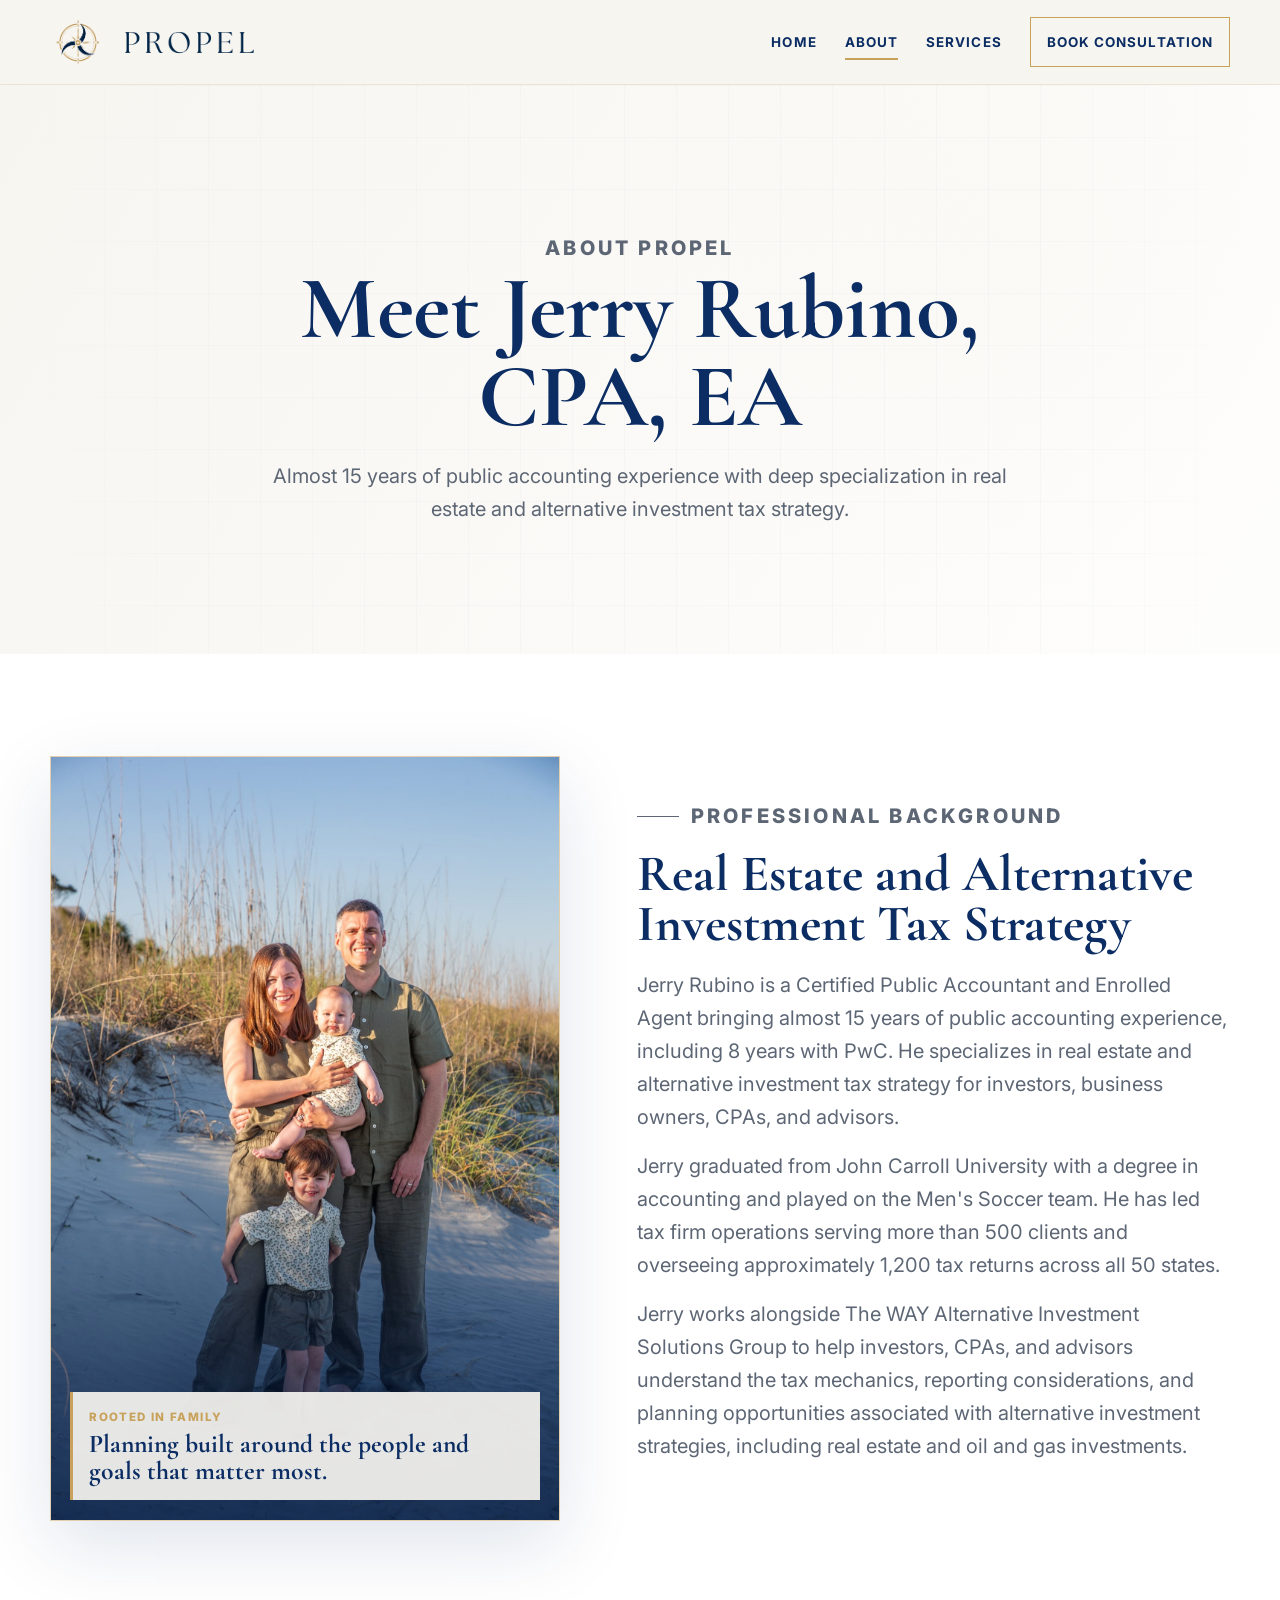
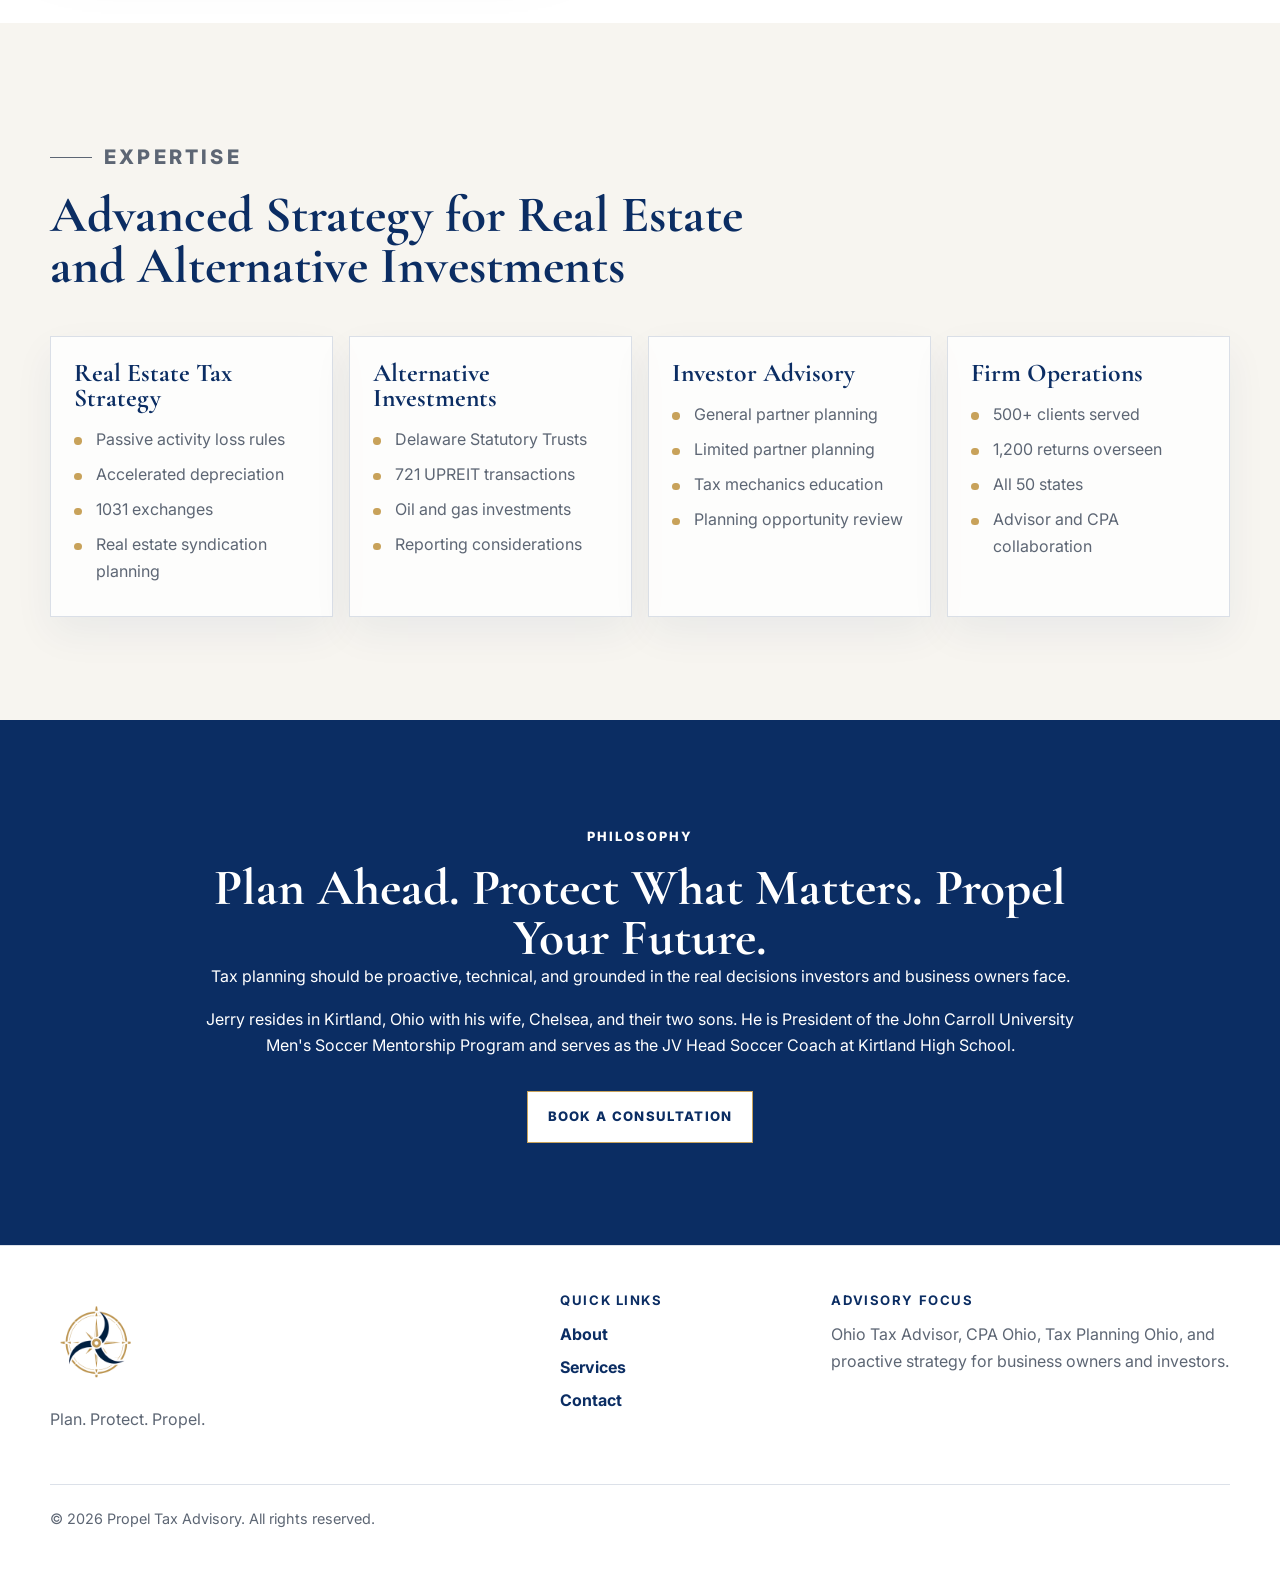
==== about/index.html @ b9d8bede "Initial commit" ====
<!doctype html>
<html lang="en">
  <head>
    <meta charset="utf-8">
    <meta name="viewport" content="width=device-width, initial-scale=1">
    <title>About Jerry Rubino | Propel Tax Advisory</title>
    <meta name="description" content="Meet Jerry Rubino, CPA, EA, a tax strategist serving business owners, investors, and real estate operators with proactive tax planning.">
    <link rel="preconnect" href="https://fonts.googleapis.com">
    <link rel="preconnect" href="https://fonts.gstatic.com" crossorigin>
    <link href="https://fonts.googleapis.com/css2?family=Cormorant+Garamond:wght@600;700&family=Inter:wght@400;500;600;700&display=swap" rel="stylesheet">
    <link rel="stylesheet" href="../assets/css/styles.css">
    <script src="../assets/js/main.js" defer></script>
  </head>
  <body>
    <a class="skip-link" href="#main">Skip to content</a>

    <header class="site-header" data-header>
      <nav class="nav container" aria-label="Primary navigation">
        <a class="brand" href="/" aria-label="Propel Tax Advisory home">
          <img class="brand-icon" src="../assets/img/individualogo.png" alt="Propel Tax Advisory logo">
          <img class="brand-name" src="../assets/img/Propelname.png" alt="Propel">
        </a>
        <button class="nav-toggle" type="button" aria-expanded="false" aria-controls="primary-nav">
          <span></span>
          <span></span>
          <span></span>
          <span class="sr-only">Toggle navigation</span>
        </button>
        <div class="nav-menu" id="primary-nav">
          <a href="/">Home</a>
          <a href="/about/" aria-current="page">About</a>
          <a href="/services/">Services</a>
          <a class="nav-cta" href="/#consultation">Book Consultation</a>
        </div>
      </nav>
    </header>

    <main id="main">
      <section class="page-hero">
        <div class="container narrow reveal">
          <p class="eyebrow">About Propel</p>
          <h1>Meet Jerry Rubino, CPA, EA</h1>
          <p>Almost 15 years of public accounting experience with deep specialization in real estate and alternative investment tax strategy.</p>
        </div>
      </section>

      <section class="section bio-section">
        <div class="container split-layout">
          <div class="family-photo-card about-family-card reveal">
            <img src="../assets/img/jerryfamily.jpg" alt="Jerry Rubino with his family">
            <div class="photo-caption">
              <span>Rooted in family</span>
              <strong>Planning built around the people and goals that matter most.</strong>
            </div>
          </div>
          <div class="bio-copy reveal">
            <p class="eyebrow">Professional Background</p>
            <h2>Real Estate and Alternative Investment Tax Strategy</h2>
            <p>Jerry Rubino is a Certified Public Accountant and Enrolled Agent bringing almost 15 years of public accounting experience, including 8 years with PwC. He specializes in real estate and alternative investment tax strategy for investors, business owners, CPAs, and advisors.</p>
            <p>Jerry graduated from John Carroll University with a degree in accounting and played on the Men's Soccer team. He has led tax firm operations serving more than 500 clients and overseeing approximately 1,200 tax returns across all 50 states.</p>
            <p>Jerry works alongside The WAY Alternative Investment Solutions Group to help investors, CPAs, and advisors understand the tax mechanics, reporting considerations, and planning opportunities associated with alternative investment strategies, including real estate and oil and gas investments.</p>
          </div>
        </div>
      </section>

      <section class="section expertise-section">
        <div class="container">
          <div class="section-heading reveal">
            <p class="eyebrow">Expertise</p>
            <h2>Advanced Strategy for Real Estate and Alternative Investments</h2>
          </div>
          <div class="card-grid four">
            <article class="feature-card reveal">
              <h3>Real Estate Tax Strategy</h3>
              <ul>
                <li>Passive activity loss rules</li>
                <li>Accelerated depreciation</li>
                <li>1031 exchanges</li>
                <li>Real estate syndication planning</li>
              </ul>
            </article>
            <article class="feature-card reveal">
              <h3>Alternative Investments</h3>
              <ul>
                <li>Delaware Statutory Trusts</li>
                <li>721 UPREIT transactions</li>
                <li>Oil and gas investments</li>
                <li>Reporting considerations</li>
              </ul>
            </article>
            <article class="feature-card reveal">
              <h3>Investor Advisory</h3>
              <ul>
                <li>General partner planning</li>
                <li>Limited partner planning</li>
                <li>Tax mechanics education</li>
                <li>Planning opportunity review</li>
              </ul>
            </article>
            <article class="feature-card reveal">
              <h3>Firm Operations</h3>
              <ul>
                <li>500+ clients served</li>
                <li>1,200 returns overseen</li>
                <li>All 50 states</li>
                <li>Advisor and CPA collaboration</li>
              </ul>
            </article>
          </div>
        </div>
      </section>

      <section class="section philosophy-section">
        <div class="container narrow reveal">
          <p class="eyebrow">Philosophy</p>
          <h2>Plan Ahead. Protect What Matters. Propel Your Future.</h2>
          <p>Tax planning should be proactive, technical, and grounded in the real decisions investors and business owners face.</p>
          <p>Jerry resides in Kirtland, Ohio with his wife, Chelsea, and their two sons. He is President of the John Carroll University Men's Soccer Mentorship Program and serves as the JV Head Soccer Coach at Kirtland High School.</p>
          <a class="button button-primary" href="/#consultation">Book A Consultation</a>
        </div>
      </section>
    </main>

    <footer class="site-footer">
      <div class="container footer-grid">
        <div>
          <img class="footer-logo" src="../assets/img/individualogo.png" alt="Propel Tax Advisory logo">
          <p>Plan. Protect. Propel.</p>
        </div>
        <div>
          <h2>Quick Links</h2>
          <a href="/about/">About</a>
          <a href="/services/">Services</a>
          <a href="/#consultation">Contact</a>
        </div>
        <div>
          <h2>Advisory Focus</h2>
          <p>Ohio Tax Advisor, CPA Ohio, Tax Planning Ohio, and proactive strategy for business owners and investors.</p>
        </div>
      </div>
      <div class="container footer-bottom">
        <p>&copy; 2026 Propel Tax Advisory. All rights reserved.</p>
      </div>
    </footer>
  </body>
</html>
---- assets/css/styles.css ----
:root {
  --navy: #0b2d63;
  --navy-deep: #071f45;
  --gold: #c8a25a;
  --gold-soft: #e8d7b2;
  --cream: #f7f5f0;
  --cream-deep: #efe9dc;
  --text: #1f2937;
  --muted: #5d6674;
  --white: #ffffff;
  --line: rgba(11, 45, 99, 0.14);
  --shadow: 0 24px 70px rgba(11, 45, 99, 0.13);
  --font-heading: "Cormorant Garamond", Georgia, serif;
  --font-body: "Inter", "Open Sans", sans-serif;
}

* {
  box-sizing: border-box;
}

html {
  scroll-behavior: smooth;
}

body {
  margin: 0;
  background: var(--cream);
  color: var(--text);
  font-family: var(--font-body);
  font-size: 16px;
  line-height: 1.65;
}

img {
  display: block;
  max-width: 100%;
}

a {
  color: inherit;
  text-decoration: none;
}

p {
  margin: 0 0 1rem;
}

h1,
h2,
h3 {
  margin: 0;
  color: var(--navy);
  font-family: var(--font-heading);
  font-weight: 700;
  line-height: 0.98;
}

h1 {
  max-width: 780px;
  font-size: clamp(3.25rem, 7vw, 6.8rem);
}

h2 {
  font-size: clamp(2.3rem, 4vw, 4.7rem);
}

h3 {
  font-size: clamp(1.55rem, 2vw, 2rem);
}

ul {
  margin: 1rem 0 0;
  padding: 0;
  list-style: none;
}

li {
  position: relative;
  margin: 0.55rem 0;
  padding-left: 1.35rem;
  color: var(--muted);
}

li::before {
  content: "";
  position: absolute;
  top: 0.72rem;
  left: 0;
  width: 0.46rem;
  height: 0.46rem;
  border-radius: 50%;
  background: var(--gold);
}

.container {
  width: min(100% - 40px, 1180px);
  margin: 0 auto;
}

.narrow {
  width: min(100% - 40px, 900px);
}

.sr-only,
.skip-link {
  position: absolute;
  width: 1px;
  height: 1px;
  padding: 0;
  overflow: hidden;
  clip: rect(0, 0, 0, 0);
  white-space: nowrap;
  border: 0;
}

.skip-link:focus {
  z-index: 1000;
  top: 16px;
  left: 16px;
  width: auto;
  height: auto;
  padding: 0.7rem 1rem;
  clip: auto;
  background: var(--navy);
  color: var(--white);
}

.site-header {
  position: sticky;
  z-index: 100;
  top: 0;
  background: rgba(247, 245, 240, 0.92);
  border-bottom: 1px solid rgba(200, 162, 90, 0.22);
  backdrop-filter: blur(18px);
}

.nav {
  display: flex;
  min-height: 84px;
  align-items: center;
  justify-content: space-between;
  gap: 2rem;
}

.brand {
  display: inline-flex;
  align-items: center;
  gap: 0.12rem;
}

.brand-icon {
  width: 58px;
  height: 58px;
  object-fit: contain;
}

.brand-name {
  width: 190px;
  height: 58px;
  margin-left: -1rem;
  object-fit: cover;
  object-position: center 46.5%;
}

.nav-menu {
  display: flex;
  align-items: center;
  gap: 1.75rem;
  color: var(--navy);
  font-size: 0.84rem;
  font-weight: 700;
  letter-spacing: 0.08em;
  text-transform: uppercase;
}

.nav-menu a {
  position: relative;
  padding: 0.45rem 0;
}

.nav-menu a::after {
  content: "";
  position: absolute;
  right: 0;
  bottom: 0;
  left: 0;
  height: 2px;
  transform: scaleX(0);
  transform-origin: right;
  background: var(--gold);
  transition: transform 180ms ease;
}

.nav-menu a:hover::after,
.nav-menu a[aria-current="page"]::after {
  transform: scaleX(1);
  transform-origin: left;
}

.nav-menu .nav-cta {
  padding: 0.78rem 1rem;
  border: 1px solid var(--gold);
}

.nav-menu .nav-cta::after {
  display: none;
}

.nav-menu .nav-cta:hover {
  background: var(--navy);
  color: var(--white);
}

.nav-toggle {
  display: none;
  width: 46px;
  height: 46px;
  place-items: center;
  border: 1px solid var(--line);
  background: var(--white);
}

.nav-toggle span:not(.sr-only) {
  display: block;
  width: 20px;
  height: 2px;
  margin: 3px auto;
  background: var(--navy);
}

.hero,
.page-hero {
  position: relative;
  overflow: hidden;
  background:
    linear-gradient(120deg, rgba(247, 245, 240, 0.96), rgba(255, 255, 255, 0.86)),
    radial-gradient(circle at 78% 28%, rgba(200, 162, 90, 0.2), transparent 34%);
}

.hero::before,
.page-hero::before {
  content: "";
  position: absolute;
  inset: 0;
  opacity: 0.42;
  background-image:
    linear-gradient(rgba(11, 45, 99, 0.055) 1px, transparent 1px),
    linear-gradient(90deg, rgba(11, 45, 99, 0.055) 1px, transparent 1px);
  background-size: 52px 52px;
  mask-image: linear-gradient(90deg, transparent, black 18%, black 82%, transparent);
}

.hero-grid {
  position: relative;
  display: grid;
  min-height: calc(100vh - 84px);
  align-items: center;
  justify-items: center;
  text-align: center;
  padding: 5.2rem 0 5.8rem;
}

.hero-copy {
  max-width: 920px;
}

.hero-copy .eyebrow {
  justify-content: center;
}

.hero-copy .eyebrow::before {
  display: none;
}

.eyebrow {
  display: inline-flex;
  align-items: center;
  gap: 0.75rem;
  margin: 0 0 1rem;
  color: var(--gold);
  font-size: 0.8rem;
  font-weight: 800;
  letter-spacing: 0.16em;
  text-transform: uppercase;
}

.eyebrow::before {
  content: "";
  width: 42px;
  height: 1px;
  background: currentColor;
}

.hero-lede,
.page-hero p,
.section-heading p,
.bio-copy p,
.insight-grid p,
.cta-panel p {
  color: var(--muted);
  font-size: clamp(1.05rem, 1.6vw, 1.25rem);
}

.hero-lede {
  max-width: 730px;
  margin: 1.45rem auto 0;
}

.button-row {
  display: flex;
  flex-wrap: wrap;
  justify-content: center;
  gap: 1rem;
  margin-top: 2.2rem;
}

.button {
  display: inline-flex;
  min-height: 52px;
  align-items: center;
  justify-content: center;
  padding: 0.85rem 1.25rem;
  border: 1px solid transparent;
  font-size: 0.82rem;
  font-weight: 800;
  letter-spacing: 0.1em;
  text-transform: uppercase;
  transition: transform 180ms ease, background 180ms ease, color 180ms ease, border-color 180ms ease;
}

.button:hover {
  transform: translateY(-2px);
}

.button-pill {
  border-radius: 999px;
  padding-left: 2rem;
  padding-right: 2rem;
}

.button-primary {
  background: var(--navy);
  color: var(--white);
}

.button-primary:hover {
  background: var(--navy-deep);
  border-color: var(--gold);
}

.button-secondary {
  border-color: var(--gold);
  background: rgba(255, 255, 255, 0.54);
  color: var(--navy);
}

.button-secondary:hover {
  background: var(--white);
}

.logo-panel,
.portrait-card,
.family-photo-card {
  position: relative;
  overflow: hidden;
  border: 1px solid rgba(200, 162, 90, 0.36);
  background: var(--white);
  box-shadow: var(--shadow);
}

.logo-panel {
  padding: clamp(1.2rem, 3vw, 2.4rem);
}

.logo-panel img {
  width: min(100%, 430px);
  margin: auto;
}

.family-photo-card {
  isolation: isolate;
  background: var(--cream-deep);
}

.family-photo-card::before {
  content: "";
  position: absolute;
  inset: 0;
  z-index: 1;
  background: linear-gradient(180deg, transparent 52%, rgba(7, 31, 69, 0.78));
  pointer-events: none;
}

.family-photo-card img {
  width: 100%;
  height: 100%;
  object-fit: cover;
}

.hero-family-card {
  min-height: 590px;
}

.hero-family-card img {
  object-position: 50% 38%;
}

.about-family-card {
  min-height: 620px;
}

.about-family-card img {
  object-position: 50% 38%;
}

.about-portrait-card {
  min-height: 560px;
}

.about-portrait-card img {
  object-position: 50% 38%;
}

.photo-caption {
  position: absolute;
  z-index: 2;
  right: 1.2rem;
  bottom: 1.2rem;
  left: 1.2rem;
  padding: 1rem;
  border-left: 3px solid var(--gold);
  background: rgba(247, 245, 240, 0.92);
  color: var(--navy);
}

.photo-caption span {
  display: block;
  margin-bottom: 0.25rem;
  color: var(--gold);
  font-size: 0.72rem;
  font-weight: 800;
  letter-spacing: 0.12em;
  text-transform: uppercase;
}

.photo-caption strong {
  display: block;
  font-family: var(--font-heading);
  font-size: clamp(1.35rem, 2vw, 1.8rem);
  line-height: 1.05;
}

.section {
  padding: clamp(4.5rem, 8vw, 8rem) 0;
}

.about-story-section {
  background: var(--white);
}

.about-story-grid {
  display: grid;
  align-items: center;
  gap: clamp(1.8rem, 3.2vw, 3.25rem);
  grid-template-columns: minmax(250px, 0.76fr) minmax(420px, 1fr) minmax(210px, 0.58fr);
}

.about-collage {
  position: relative;
  overflow: hidden;
  border: 1px solid rgba(200, 162, 90, 0.28);
  background: var(--cream);
  box-shadow: 0 16px 42px rgba(11, 45, 99, 0.08);
}

.about-collage-large {
  min-height: 390px;
  max-width: 360px;
  border-radius: 18px;
}

.about-collage-large::before {
  content: "";
  position: absolute;
  inset: 0;
  z-index: 1;
  background:
    linear-gradient(90deg, rgba(200, 162, 90, 0.24), transparent 42%),
    linear-gradient(180deg, transparent 58%, rgba(7, 31, 69, 0.34));
  pointer-events: none;
}

.about-collage-main {
  width: 100%;
  height: 100%;
  object-fit: cover;
  object-position: 50% 39%;
}

.about-story-copy {
  position: relative;
  z-index: 2;
  grid-column: 2 / 4;
  grid-row: 1;
}

.script-label {
  margin: 0 0 0.75rem calc(1.4rem + 2px);
  color: var(--navy);
  font-family: var(--font-heading);
  font-size: 1.25rem;
  font-style: italic;
}

.about-headline-row {
  display: grid;
  align-items: stretch;
  gap: 1.4rem;
  grid-template-columns: 2px 1fr;
}

.about-headline-line {
  display: block;
  width: 2px;
  height: 100%;
  background: var(--navy);
}

.about-story-copy h2 {
  max-width: 940px;
  font-family: var(--font-body);
  font-size: clamp(2.25rem, 3.45vw, 3.9rem);
  font-weight: 800;
  letter-spacing: 0.01em;
  line-height: 1.18;
  text-transform: uppercase;
}

.about-story-body {
  max-width: 500px;
}

.about-story-body p {
  color: var(--muted);
  font-size: 0.92rem;
  line-height: 1.55;
}

.about-story-body p:first-child {
  margin-top: 1rem;
}

.about-story-button {
  margin-top: 0.6rem;
}

.about-collage-small {
  z-index: 1;
  grid-column: 3;
  grid-row: 1;
  min-height: 260px;
  align-self: end;
  margin-top: 16rem;
  border-radius: 18px;
}

.about-collage-small img {
  width: 100%;
  height: 100%;
  object-fit: cover;
  object-position: 50% 34%;
}

.section-heading {
  max-width: 760px;
  margin-bottom: 2.8rem;
}

.section-heading p {
  max-width: 680px;
  margin-top: 1rem;
}

.advisory-image-section {
  padding: clamp(3rem, 6vw, 5rem) 0;
  background: var(--white);
}

.advisory-image {
  width: min(100%, 1120px);
  height: auto;
  margin: 0 auto;
}

.card-grid {
  display: grid;
  gap: 1rem;
}

.card-grid.four {
  grid-template-columns: repeat(4, minmax(0, 1fr));
}

.feature-card,
.service-card {
  border: 1px solid var(--line);
  background: rgba(255, 255, 255, 0.78);
  box-shadow: 0 16px 38px rgba(11, 45, 99, 0.06);
}

.feature-card {
  min-height: 260px;
  padding: 1.45rem;
}

.feature-card p,
.service-card p,
.service-detail p {
  color: var(--muted);
}

.card-number,
.service-index {
  display: inline-flex;
  margin-bottom: 1.6rem;
  color: var(--gold);
  font-family: var(--font-heading);
  font-size: 2.1rem;
  font-weight: 700;
}

.split-layout {
  display: grid;
  align-items: center;
  gap: clamp(2.5rem, 6vw, 5rem);
  grid-template-columns: minmax(0, 0.86fr) minmax(0, 1fr);
}

.services-preview,
.bio-section,
.services-list-section {
  background: var(--white);
}

.service-stack {
  display: grid;
  gap: 1rem;
}

.service-card {
  padding: 1.6rem;
}

.service-card:nth-child(2) {
  margin-left: 2.4rem;
}

.service-card:nth-child(3) {
  margin-left: 4.8rem;
}

.text-link {
  display: inline-flex;
  align-items: center;
  gap: 0.75rem;
  margin-top: 1.4rem;
  color: var(--navy);
  font-weight: 800;
  letter-spacing: 0.08em;
  text-transform: uppercase;
}

.text-link::after {
  content: "";
  width: 46px;
  height: 1px;
  background: var(--gold);
  transition: width 180ms ease;
}

.text-link:hover::after {
  width: 72px;
}

.insight-band {
  position: relative;
  overflow: hidden;
  background: var(--navy);
  color: var(--white);
}

.insight-band h2,
.insight-band p {
  color: var(--white);
}

.insight-grid {
  position: relative;
  display: grid;
  align-items: start;
  gap: 4rem;
  grid-template-columns: 1fr 0.75fr;
}

.compass-accent {
  position: absolute;
  top: 50%;
  left: 50%;
  width: min(42vw, 420px);
  aspect-ratio: 1;
  transform: translate(-50%, -50%) rotate(45deg);
  border: 1px solid rgba(200, 162, 90, 0.28);
  border-radius: 50%;
  pointer-events: none;
}

.compass-accent::before,
.compass-accent::after {
  content: "";
  position: absolute;
  inset: 50% auto auto 50%;
  width: 1px;
  height: 72%;
  transform: translate(-50%, -50%);
  background: rgba(200, 162, 90, 0.22);
}

.compass-accent::after {
  transform: translate(-50%, -50%) rotate(90deg);
}

.cta-section {
  padding: clamp(4.5rem, 7vw, 7rem) 0;
  background: linear-gradient(180deg, var(--cream), var(--cream-deep));
}

.cta-panel {
  padding: clamp(2rem, 5vw, 4.5rem);
  border: 1px solid rgba(200, 162, 90, 0.38);
  background: var(--white);
  box-shadow: var(--shadow);
  text-align: center;
}

.cta-panel .eyebrow {
  justify-content: center;
}

.cta-panel .eyebrow::before {
  display: none;
}

.cta-panel p {
  max-width: 680px;
  margin: 1rem auto 1.7rem;
}

.page-hero {
  padding: clamp(5rem, 10vw, 9rem) 0;
  text-align: center;
}

.page-hero .eyebrow {
  justify-content: center;
}

.page-hero .eyebrow::before {
  display: none;
}

.page-hero h1 {
  margin: auto;
}

.page-hero p {
  max-width: 760px;
  margin: 1.2rem auto 0;
}

/* Services intro section */
.services-intro {
  text-align: center;
  max-width: 760px;
}

.services-intro h2 {
  margin: 0 auto 1.4rem;
}

.services-intro p {
  color: var(--muted);
  margin: 0 auto 1rem;
}

.services-intro p + p {
  margin-bottom: 2rem;
}

/* Savings section — sticky split + scroll-driven pill stack */
.savings-section {
  position: relative;
  display: grid;
  grid-template-columns: 1fr 1fr;
  /* min-height set by JS based on pill count */
}

.savings-image {
  /* Stretch to fill the full column height so no gap shows below */
  overflow: hidden;
}

.savings-image img {
  /* Sticky lives on the img so it follows the viewport
     while the wrapper fills the entire left column */
  position: sticky;
  top: 84px;
  display: block;
  width: 100%;
  height: calc(100vh - 84px);
  object-fit: cover;
  object-position: center;
}

.savings-content {
  position: sticky;
  top: 84px;
  height: calc(100vh - 84px);
  overflow: hidden;
  padding: clamp(2.5rem, 5vw, 4rem) clamp(2rem, 4vw, 4rem);
  display: flex;
  flex-direction: column;
}

.savings-heading {
  flex-shrink: 0;
  margin: 0 0 1.75rem;
}

.savings-heading u {
  text-decoration-color: var(--gold);
  text-underline-offset: 0.18em;
  text-decoration-thickness: 2px;
}

.savings-stack {
  position: relative;
  flex: 1;
  overflow: hidden;
}

/* Pills — absolutely positioned, JS drives their Y via transform */
.savings-pill {
  position: absolute;
  left: 0;
  right: 0;
  border-radius: 14px;
  overflow: hidden;
  will-change: transform;
}

/* Color progression: lightest sage → site navy */
.savings-pill:nth-child(1) { background: #edf2e8; color: var(--navy); z-index: 1; }
.savings-pill:nth-child(2) { background: #c9dbbe; color: var(--navy); z-index: 2; }
.savings-pill:nth-child(3) { background: #8fb882; color: var(--navy); z-index: 3; }
.savings-pill:nth-child(4) { background: #4d7d40; color: #fff;        z-index: 4; }
.savings-pill:nth-child(5) { background: var(--navy); color: #fff;    z-index: 5; }

.savings-pill-header {
  display: flex;
  align-items: center;
  justify-content: center;
  padding: 1.4rem 2rem;
  font-family: var(--font-sans);
  font-size: 0.78rem;
  font-weight: 700;
  letter-spacing: 0.12em;
  text-transform: uppercase;
}

.savings-pill-desc {
  padding: 0.25rem 2rem 1.75rem;
}

.savings-pill-desc p {
  margin: 0;
  font-size: 0.9rem;
  line-height: 1.75;
  opacity: 0.88;
}

/* Mobile: single-column, image banner on top, sticky content below */
@media (max-width: 900px) {
  .savings-section {
    grid-template-columns: 1fr;
    /* min-height still set by JS */
  }

  /* Reset img sticky — just a fixed-height banner */
  .savings-image {
    height: 260px;
  }

  .savings-image img {
    position: static;
    height: 100%;
  }

  /* Keep savings-content sticky so the scroll animation still works */
  .savings-content {
    position: sticky;
    top: 84px;
    height: calc(100vh - 84px);
    padding: 2rem 1.5rem;
  }

  .savings-stack {
    position: relative;
    overflow: hidden;
    display: block;
  }

  .savings-pill {
    position: absolute;
    border-radius: 12px;
  }
}

/* Adjust sticky offset for the smaller mobile nav */
@media (max-width: 760px) {
  .savings-content {
    top: 68px;
    height: calc(100vh - 68px);
  }

  .savings-image {
    height: 220px;
  }
}

/* Partner section */
.partner-section {
  text-align: center;
}

.partner-heading {
  margin: 0 auto 5rem;
}

.partner-grid {
  display: grid;
  grid-template-columns: repeat(3, 1fr);
  gap: 1.5rem;
  margin-top: 2rem; /* breathing room so icon circles aren't clipped */
}

.partner-card {
  position: relative;
  overflow: visible;
  border: 1px solid rgba(200, 162, 90, 0.3);
  border-radius: 10px;
  padding: 2.75rem 2rem 2rem;
  background: #fff;
  box-shadow: 0 2px 16px rgba(0, 0, 0, 0.05);
  text-align: left;
}

.partner-icon {
  position: absolute;
  top: -30px;
  left: 50%;
  transform: translateX(-50%);
  width: 60px;
  height: 60px;
  border-radius: 50%;
  background: var(--navy);
  color: #fff;
  display: flex;
  align-items: center;
  justify-content: center;
  box-shadow: 0 6px 18px rgba(0, 0, 0, 0.18);
}

.partner-card h3 {
  font-family: var(--font-serif);
  font-size: 1.15rem;
  font-weight: 600;
  color: var(--navy);
  margin: 0 0 0.75rem;
}

.partner-card p {
  color: var(--muted);
  margin: 0;
  font-size: 0.95rem;
  line-height: 1.7;
}

@media (max-width: 767px) {
  .partner-grid {
    grid-template-columns: 1fr;
    margin-top: 3rem;
    gap: 2.5rem;
  }

  .partner-heading {
    margin-bottom: 1rem;
  }
}

/* Next level section */
.next-level {
  max-width: 760px;
  text-align: center;
}

.next-level h2 {
  margin: 0 0 1.25rem;
}

.next-level p {
  color: var(--muted);
  font-size: 1.05rem;
  margin: 0;
}

/* Explore button wrapper */
.explore-btn-wrap {
  max-width: 640px;
  margin-top: 1.75rem;
  text-align: center;
}

/* Accordion */
.accordion-list {
  display: flex;
  flex-direction: column;
  gap: 1rem;
  max-width: 640px;
  margin-top: 2.5rem;
}

.accordion-item {
  border: 1px solid rgba(200, 162, 90, 0.35);
  border-radius: 999px;
  background: #fff;
  overflow: hidden;
  transition: border-radius 0.3s ease, box-shadow 0.3s ease;
}

.accordion-item.is-open {
  border-radius: 20px;
  box-shadow: 0 4px 20px rgba(0, 0, 0, 0.07);
}

.accordion-trigger {
  width: 100%;
  display: flex;
  align-items: center;
  justify-content: center;
  gap: 0.75rem;
  padding: 1.5rem 2.25rem;
  background: none;
  border: none;
  cursor: pointer;
  font-family: var(--font-sans);
  font-size: 0.85rem;
  font-weight: 700;
  letter-spacing: 0.1em;
  text-transform: uppercase;
  color: var(--navy);
  text-align: center;
}

.accordion-trigger:hover {
  color: var(--gold);
}

.accordion-arrow {
  flex-shrink: 0;
  transition: transform 0.3s ease;
  color: var(--gold);
}

.accordion-item.is-open .accordion-arrow {
  transform: rotate(180deg);
}

.accordion-body {
  display: grid;
  grid-template-rows: 0fr;
  transition: grid-template-rows 0.35s ease;
}

.accordion-item.is-open .accordion-body {
  grid-template-rows: 1fr;
}

/* Inner div is the overflow clip — required for 0fr collapse to work */
.accordion-body > div {
  overflow: hidden;
}

.accordion-body p {
  padding: 0 1.5rem 1.25rem;
  color: var(--muted);
  font-size: 0.92rem;
  line-height: 1.75;
  margin: 0;
  text-align: center;
}

/* Split hero layout (services page) */
.page-hero--split {
  display: grid;
  grid-template-columns: 1fr 1fr;
  padding: 0;
  text-align: left;
  min-height: clamp(380px, 55vw, 640px);
}

.page-hero--split .page-hero-content {
  display: flex;
  flex-direction: column;
  justify-content: center;
  padding: clamp(3rem, 8vw, 7rem) clamp(2rem, 5vw, 5rem);
}

.page-hero--split .eyebrow {
  justify-content: flex-start;
}

.page-hero--split .eyebrow::before {
  display: block;
}

.page-hero--split h1 {
  margin: 0;
}

.page-hero--split p {
  max-width: 520px;
  margin: 1.2rem 0 0;
}

.page-hero-image {
  position: relative;
  overflow: hidden;
}

.page-hero-image img {
  position: absolute;
  inset: 0;
  width: 100%;
  height: 100%;
  object-fit: cover;
  object-position: center;
}

@media (max-width: 767px) {
  .page-hero--split {
    grid-template-columns: 1fr;
  }

  .page-hero-image {
    height: 260px;
    position: relative;
  }

  .page-hero-image img {
    position: absolute;
  }
}

.portrait-card {
  padding: 2rem;
}

.portrait-card img {
  width: min(100%, 420px);
  margin: auto;
}

.bio-copy {
  max-width: 680px;
}

.bio-copy h2 {
  margin-bottom: 1.2rem;
}

.philosophy-section {
  background: var(--navy);
  color: var(--white);
  text-align: center;
}

.philosophy-section h2,
.philosophy-section p {
  color: var(--white);
}

.philosophy-section .eyebrow {
  justify-content: center;
}

.philosophy-section .eyebrow::before {
  display: none;
}

.philosophy-section .button {
  margin-top: 1rem;
  border-color: var(--gold);
  background: var(--white);
  color: var(--navy);
}

.service-list {
  display: grid;
  gap: 1rem;
}

.service-detail {
  display: grid;
  align-items: start;
  gap: 2rem;
  grid-template-columns: 80px minmax(0, 0.9fr) minmax(280px, 0.75fr);
  padding: clamp(1.35rem, 3vw, 2.3rem);
  border: 1px solid var(--line);
  background: var(--cream);
}

.service-detail h2 {
  font-size: clamp(1.9rem, 3vw, 3rem);
}

.service-index {
  margin: 0;
}

.site-footer {
  padding: 3rem 0 1.4rem;
  background: var(--white);
  color: var(--muted);
  border-top: 1px solid var(--line);
}

.footer-grid {
  display: grid;
  gap: 2rem;
  grid-template-columns: 1.2fr 0.6fr 1fr;
}

.footer-logo {
  width: 96px;
  height: 96px;
  object-fit: contain;
  margin-bottom: 1rem;
}

.site-footer h2 {
  margin-bottom: 0.9rem;
  color: var(--navy);
  font-family: var(--font-body);
  font-size: 0.82rem;
  letter-spacing: 0.12em;
  text-transform: uppercase;
}

.site-footer a {
  display: table;
  margin: 0.4rem 0;
  color: var(--navy);
  font-weight: 700;
}

.site-footer a:hover {
  color: var(--gold);
}

.footer-bottom {
  margin-top: 2.2rem;
  padding-top: 1.4rem;
  border-top: 1px solid var(--line);
  font-size: 0.9rem;
}

.reveal {
  opacity: 0;
  transform: translateY(18px);
  transition: opacity 700ms ease, transform 700ms ease;
}

.reveal.is-visible {
  opacity: 1;
  transform: translateY(0);
}

.reveal-delay {
  transition-delay: 120ms;
}

@media (prefers-reduced-motion: reduce) {
  *,
  *::before,
  *::after {
    scroll-behavior: auto !important;
    transition-duration: 0.01ms !important;
    animation-duration: 0.01ms !important;
  }
}

@media (max-width: 980px) {
  .hero-grid,
  .about-story-grid,
  .split-layout,
  .insight-grid,
  .footer-grid {
    grid-template-columns: 1fr;
  }

  .hero-grid {
    min-height: auto;
    padding-top: 4rem;
  }

  .about-story-grid {
    gap: 2rem;
  }

  .about-collage-large {
    min-height: 390px;
    max-width: 100%;
  }

  .about-collage-small {
    display: none;
  }

  .about-story-copy {
    grid-column: auto;
    grid-row: auto;
    padding-left: 0;
  }

  .card-grid.four {
    grid-template-columns: repeat(2, minmax(0, 1fr));
  }

  .service-detail {
    grid-template-columns: 64px 1fr;
  }

  .service-detail ul {
    grid-column: 2;
  }
}

@media (max-width: 760px) {
  .container,
  .narrow {
    width: min(100% - 28px, 1180px);
  }

  .nav {
    min-height: 68px;
  }

  .site-header {
    top: 0;
  }

  .brand {
    gap: 0.08rem;
  }

  .brand-icon {
    width: 42px;
    height: 42px;
  }

  .brand-name {
    width: 140px;
    height: 42px;
    margin-left: -0.75rem;
    object-fit: cover;
    object-position: center 46.5%;
  }

  .nav-toggle {
    display: block;
  }

  .nav-menu {
    position: absolute;
    top: 100%;
    right: 14px;
    left: 14px;
    display: none;
    align-items: stretch;
    gap: 0;
    padding: 0.75rem;
    border: 1px solid var(--line);
    background: var(--white);
    box-shadow: var(--shadow);
    flex-direction: column;
    border-radius: 10px;
  }

  .nav-menu.is-open {
    display: flex;
  }

  .nav-menu a {
    padding: 0.9rem 1rem;
    border-radius: 6px;
  }

  .nav-menu .nav-cta {
    margin-top: 0.5rem;
    text-align: center;
  }

  h1 {
    font-size: clamp(2.6rem, 13vw, 4.2rem);
  }

  .section {
    padding: clamp(3rem, 8vw, 5rem) 0;
  }

  /* Hero */
  .hero-grid {
    padding-top: 3rem;
    padding-bottom: 3rem;
  }

  .hero-lede {
    font-size: 1rem;
  }

  .hero-family-card,
  .about-family-card,
  .about-portrait-card {
    min-height: 460px;
  }

  /* About */
  .about-story-section {
    padding-top: 3.5rem;
  }

  .about-collage-large {
    min-height: 300px;
  }

  .about-story-copy {
    grid-column: auto;
    grid-row: auto;
    padding-left: 0;
  }

  .about-headline-row {
    gap: 1rem;
  }

  .script-label {
    margin-left: calc(1rem + 2px);
  }

  .about-headline-line {
    height: 100%;
  }

  .about-story-copy h2 {
    font-size: clamp(2rem, 10vw, 3rem);
  }

  /* Cards */
  .card-grid.four {
    grid-template-columns: 1fr;
  }

  .feature-card {
    min-height: unset;
  }

  .service-card:nth-child(2),
  .service-card:nth-child(3) {
    margin-left: 0;
  }

  .service-detail {
    grid-template-columns: 1fr;
    gap: 1rem;
  }

  .service-detail ul {
    grid-column: auto;
  }

  /* Buttons */
  .button-row {
    flex-direction: column;
    align-items: stretch;
  }

  .button-row .button,
  .button-pill {
    width: 100%;
  }

  /* CTA panel */
  .cta-panel {
    padding: 2.5rem 1.5rem;
    border-radius: 14px;
  }

  /* Services page */
  .page-hero--split {
    grid-template-columns: 1fr;
  }

  .page-hero-image {
    height: 240px;
    position: relative;
  }

  .page-hero-image img {
    position: absolute;
  }

  .page-hero--split .page-hero-content {
    padding: 2.5rem 1.5rem;
  }

  .services-intro {
    text-align: left;
  }

  .next-level {
    text-align: left;
  }

  .accordion-list {
    max-width: 100%;
  }

  .accordion-trigger {
    padding: 1.15rem 1.5rem;
    text-align: left;
    justify-content: space-between;
  }

  /* Footer */
  .footer-grid {
    gap: 2rem;
  }

  .footer-logo {
    width: 72px;
    height: 72px;
  }
}

/* ── Extra-small phones (≤ 480px) ─────────────────────────────── */
@media (max-width: 480px) {
  .container,
  .narrow {
    width: min(100% - 20px, 1180px);
  }

  .brand-icon {
    width: 36px;
    height: 36px;
  }

  .brand-name {
    width: 120px;
    height: 36px;
  }

  h1 {
    font-size: clamp(2.2rem, 11vw, 3.2rem);
  }

  h2 {
    font-size: clamp(1.6rem, 8vw, 2.4rem);
  }

  .eyebrow {
    font-size: 0.7rem;
  }

  .hero-family-card,
  .about-family-card,
  .about-portrait-card {
    min-height: 360px;
  }

  .about-collage-large {
    min-height: 240px;
  }

  .savings-pill-header {
    padding: 1.1rem 1.25rem;
    font-size: 0.72rem;
  }

  .savings-pill-desc {
    padding: 0 1.25rem 1.25rem;
  }

  .partner-card {
    padding: 2.5rem 1.5rem 1.5rem;
  }

  .partner-icon {
    width: 52px;
    height: 52px;
    top: -26px;
  }

  .accordion-trigger {
    padding: 1rem 1.25rem;
    font-size: 0.78rem;
  }

  .cta-panel {
    padding: 2rem 1.25rem;
  }

  .page-hero-image {
    height: 200px;
  }

  .footer-grid > div {
    text-align: center;
  }

  .footer-logo {
    width: 60px;
    height: 60px;
  }
}
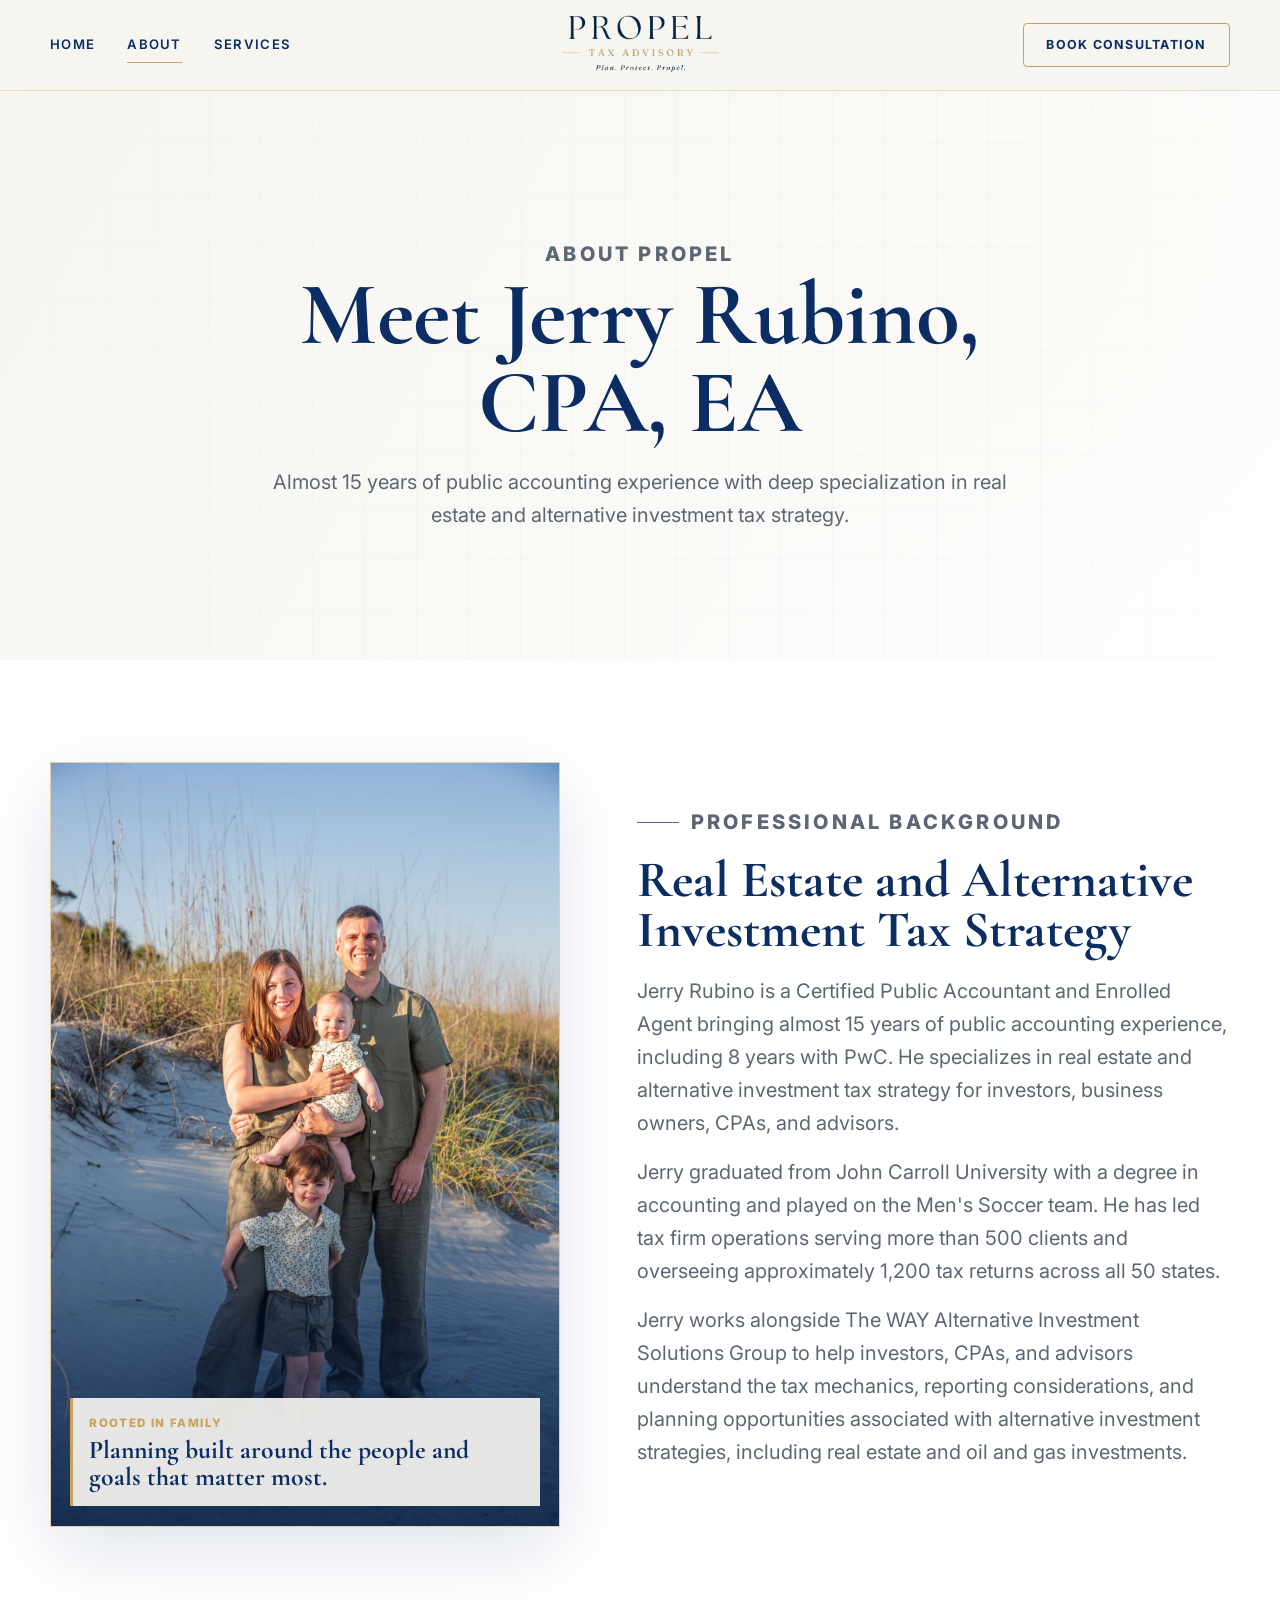
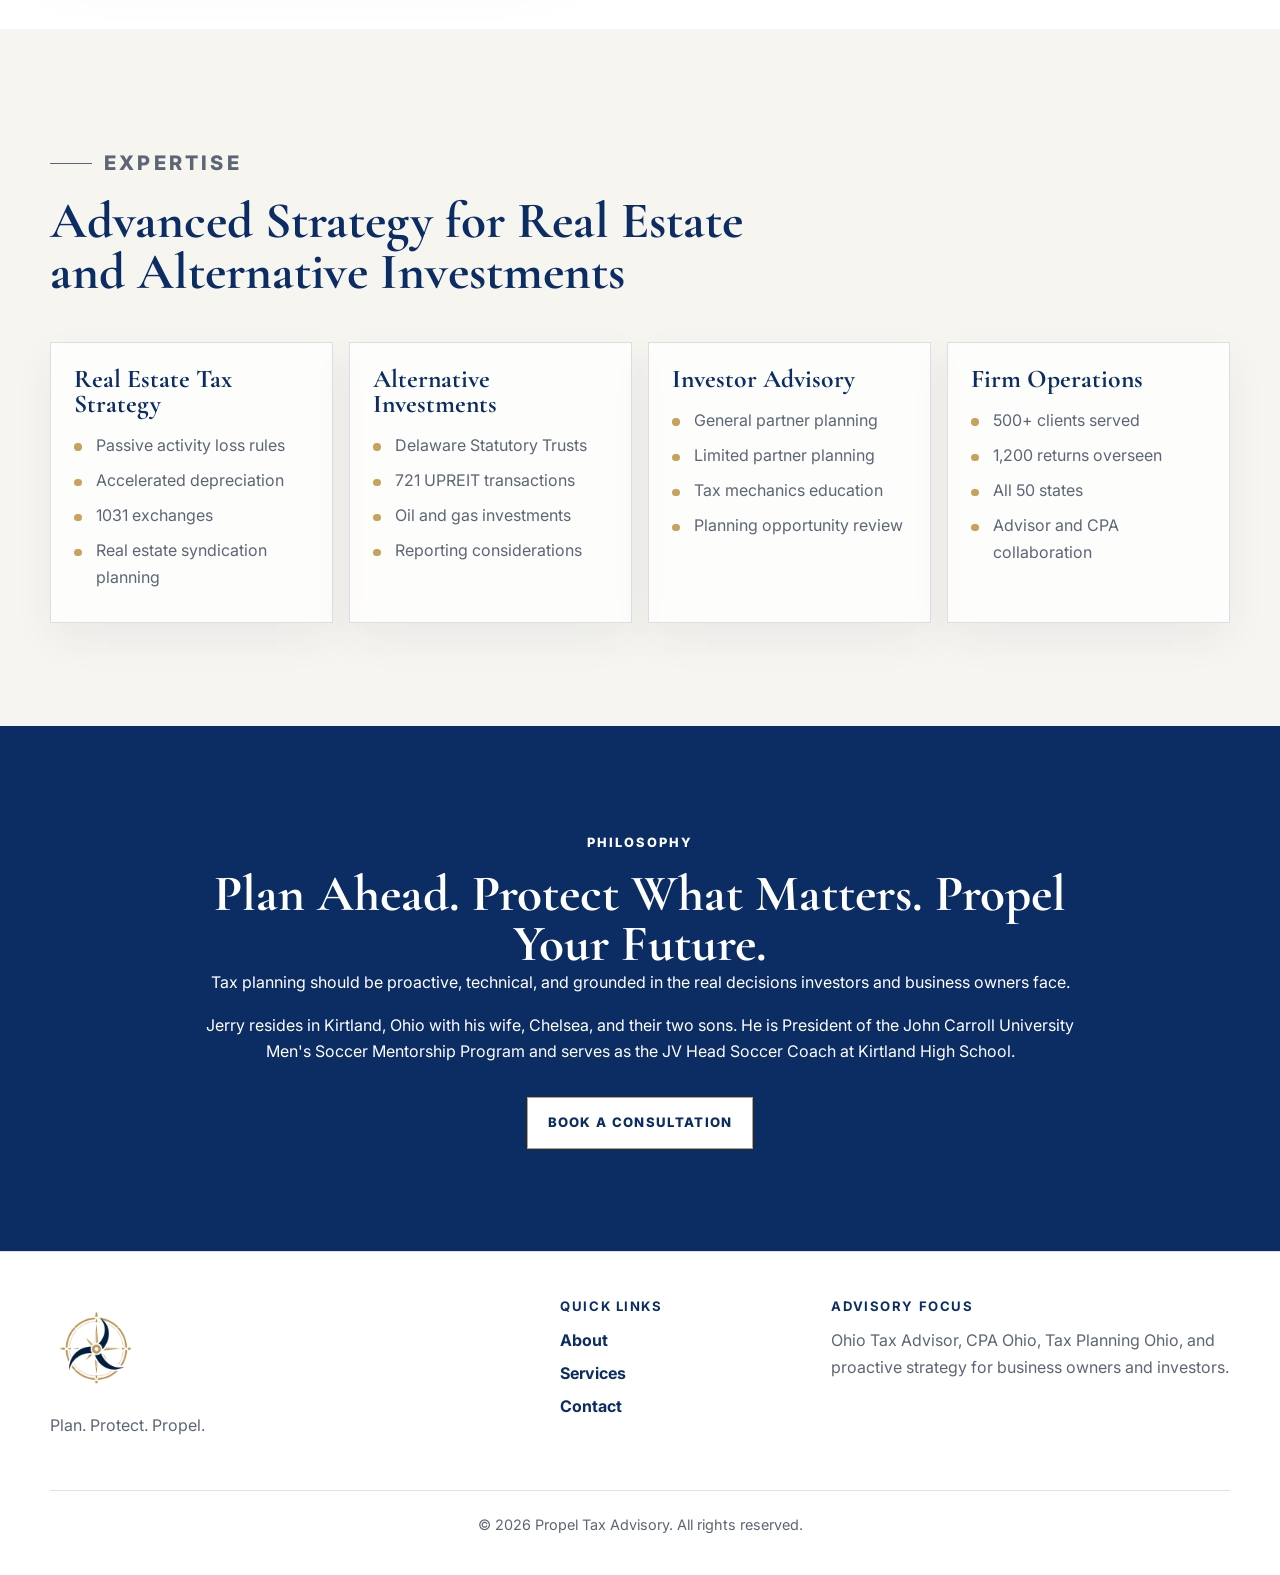
==== commit c0f4a7b5: "Your message" ====
--- a/about/index.html
+++ b/about/index.html
@@ -16,22 +16,27 @@
 
     <header class="site-header" data-header>
       <nav class="nav container" aria-label="Primary navigation">
-        <a class="brand" href="/" aria-label="Propel Tax Advisory home">
-          <img class="brand-icon" src="../assets/img/individualogo.png" alt="Propel Tax Advisory logo">
-          <img class="brand-name" src="../assets/img/Propelname.png" alt="Propel">
+        <a class="brand" href="../" aria-label="Propel Tax Advisory home">
+          <span class="brand-logo-wrap">
+            <img class="brand-logo" src="../assets/img/pta.png" alt="Propel Tax Advisory">
+          </span>
         </a>
+        <div class="nav-menu" id="primary-nav">
+          <div class="nav-left">
+            <a href="../">Home</a>
+            <a href="../about/" aria-current="page">About</a>
+            <a href="../services/">Services</a>
+          </div>
+          <div class="nav-right">
+            <a class="nav-cta" href="https://calendly.com/jerry-propel-cpa/jerry-rubino-propel-tax-advisory" target="_blank" rel="noopener">Book Consultation</a>
+          </div>
+        </div>
         <button class="nav-toggle" type="button" aria-expanded="false" aria-controls="primary-nav">
           <span></span>
           <span></span>
           <span></span>
           <span class="sr-only">Toggle navigation</span>
         </button>
-        <div class="nav-menu" id="primary-nav">
-          <a href="/">Home</a>
-          <a href="/about/" aria-current="page">About</a>
-          <a href="/services/">Services</a>
-          <a class="nav-cta" href="/#consultation">Book Consultation</a>
-        </div>
       </nav>
     </header>
 
@@ -116,7 +121,7 @@
           <h2>Plan Ahead. Protect What Matters. Propel Your Future.</h2>
           <p>Tax planning should be proactive, technical, and grounded in the real decisions investors and business owners face.</p>
           <p>Jerry resides in Kirtland, Ohio with his wife, Chelsea, and their two sons. He is President of the John Carroll University Men's Soccer Mentorship Program and serves as the JV Head Soccer Coach at Kirtland High School.</p>
-          <a class="button button-primary" href="/#consultation">Book A Consultation</a>
+          <a class="button button-primary" href="https://calendly.com/jerry-propel-cpa/jerry-rubino-propel-tax-advisory" target="_blank" rel="noopener">Book A Consultation</a>
         </div>
       </section>
     </main>
@@ -129,9 +134,9 @@
         </div>
         <div>
           <h2>Quick Links</h2>
-          <a href="/about/">About</a>
-          <a href="/services/">Services</a>
-          <a href="/#consultation">Contact</a>
+          <a href="../about/">About</a>
+          <a href="../services/">Services</a>
+          <a href="https://calendly.com/jerry-propel-cpa/jerry-rubino-propel-tax-advisory" target="_blank" rel="noopener">Contact</a>
         </div>
         <div>
           <h2>Advisory Focus</h2>
--- a/assets/css/styles.css
+++ b/assets/css/styles.css
@@ -126,106 +126,155 @@
 }
 
 .site-header {
-  position: sticky;
+  position: relative;
   z-index: 100;
-  top: 0;
-  background: rgba(247, 245, 240, 0.92);
-  border-bottom: 1px solid rgba(200, 162, 90, 0.22);
+  background: rgba(247, 245, 240, 0.96);
+  border-bottom: 1px solid rgba(200, 162, 90, 0.3);
   backdrop-filter: blur(18px);
 }
 
 .nav {
+  display: grid;
+  grid-template-columns: 1fr auto 1fr;
+  grid-template-areas: "left brand right";
+  height: 90px;
+  align-items: center;
+}
+
+.brand {
+  grid-area: brand;
+  display: inline-flex;
+  align-items: center;
+}
+
+/* Clips black padding inside pta.png so only the text shows */
+.brand-logo-wrap {
   display: flex;
-  min-height: 84px;
-  align-items: center;
-  justify-content: space-between;
+  align-items: center;
+  height: 90px;
+  overflow: hidden;
+}
+
+.brand-logo {
+  height: 170px;
+  width: auto;
+  object-fit: contain;
+  flex-shrink: 0;
+  margin-top: -8px;
+}
+
+/* nav-menu is invisible to the grid — its children participate directly */
+.nav-menu {
+  display: contents;
+}
+
+.nav-left {
+  grid-area: left;
+  display: flex;
+  align-items: center;
   gap: 2rem;
-}
-
-.brand {
-  display: inline-flex;
-  align-items: center;
-  gap: 0.12rem;
-}
-
-.brand-icon {
-  width: 58px;
-  height: 58px;
-  object-fit: contain;
-}
-
-.brand-name {
-  width: 190px;
-  height: 58px;
-  margin-left: -1rem;
-  object-fit: cover;
-  object-position: center 46.5%;
-}
-
-.nav-menu {
+  color: var(--navy);
+  font-size: 0.82rem;
+  font-weight: 600;
+  letter-spacing: 0.1em;
+  text-transform: uppercase;
+}
+
+.nav-right {
+  grid-area: right;
   display: flex;
   align-items: center;
-  gap: 1.75rem;
+  justify-content: flex-end;
+}
+
+.nav-left a {
+  position: relative;
+  padding: 0.4rem 0;
   color: var(--navy);
-  font-size: 0.84rem;
-  font-weight: 700;
-  letter-spacing: 0.08em;
-  text-transform: uppercase;
-}
-
-.nav-menu a {
-  position: relative;
-  padding: 0.45rem 0;
-}
-
-.nav-menu a::after {
+  transition: color 150ms ease;
+}
+
+.nav-left a::after {
   content: "";
   position: absolute;
   right: 0;
-  bottom: 0;
+  bottom: -1px;
   left: 0;
-  height: 2px;
+  height: 1.5px;
+  background: var(--gold);
   transform: scaleX(0);
   transform-origin: right;
-  background: var(--gold);
-  transition: transform 180ms ease;
-}
-
-.nav-menu a:hover::after,
-.nav-menu a[aria-current="page"]::after {
+  transition: transform 200ms ease;
+}
+
+.nav-left a:hover::after,
+.nav-left a[aria-current="page"]::after {
   transform: scaleX(1);
   transform-origin: left;
 }
 
-.nav-menu .nav-cta {
-  padding: 0.78rem 1rem;
-  border: 1px solid var(--gold);
-}
-
-.nav-menu .nav-cta::after {
-  display: none;
-}
-
-.nav-menu .nav-cta:hover {
+.nav-left a[aria-current="page"] {
+  color: var(--navy);
+}
+
+.nav-cta {
+  display: inline-flex;
+  align-items: center;
+  gap: 0.4rem;
+  padding: 0.65rem 1.4rem;
+  border-radius: 4px;
+  border: 1.5px solid var(--gold);
+  color: var(--navy);
+  font-size: 0.78rem;
+  font-weight: 700;
+  letter-spacing: 0.1em;
+  text-transform: uppercase;
+  background: transparent;
+  transition: background 180ms ease, color 180ms ease, border-color 180ms ease;
+}
+
+.nav-cta:hover {
   background: var(--navy);
   color: var(--white);
+  border-color: var(--navy);
 }
 
 .nav-toggle {
   display: none;
-  width: 46px;
-  height: 46px;
-  place-items: center;
-  border: 1px solid var(--line);
-  background: var(--white);
-}
-
+  width: 40px;
+  height: 40px;
+  flex-direction: column;
+  justify-content: center;
+  align-items: center;
+  gap: 5px;
+  padding: 0;
+  border: none;
+  background: transparent;
+  border-radius: 0;
+  cursor: pointer;
+  flex-shrink: 0;
+  z-index: 10;
+}
+
+/* Three clean lines */
 .nav-toggle span:not(.sr-only) {
   display: block;
-  width: 20px;
+  width: 24px;
   height: 2px;
-  margin: 3px auto;
   background: var(--navy);
+  border-radius: 2px;
+  transition: opacity 150ms ease, transform 200ms ease;
+}
+
+/* Animate to X when open */
+.nav-toggle[aria-expanded="true"] span:nth-child(1) {
+  transform: translateY(7px) rotate(45deg);
+}
+.nav-toggle[aria-expanded="true"] span:nth-child(2) {
+  opacity: 0;
+}
+.nav-toggle[aria-expanded="true"] span:nth-child(3) {
+  transform: translateY(-7px) rotate(-45deg);
 }
 
 .hero,
@@ -253,7 +302,7 @@
 .hero-grid {
   position: relative;
   display: grid;
-  min-height: calc(100vh - 84px);
+  min-height: 100vh;
   align-items: center;
   justify-items: center;
   text-align: center;
@@ -262,6 +311,9 @@
 
 .hero-copy {
   max-width: 920px;
+  display: flex;
+  flex-direction: column;
+  align-items: center;
 }
 
 .hero-copy .eyebrow {
@@ -460,115 +512,66 @@
 
 .about-story-grid {
   display: grid;
-  align-items: center;
-  gap: clamp(1.8rem, 3.2vw, 3.25rem);
-  grid-template-columns: minmax(250px, 0.76fr) minmax(420px, 1fr) minmax(210px, 0.58fr);
-}
-
-.about-collage {
+  grid-template-columns: 1fr 1.4fr;
+  gap: clamp(2.5rem, 5vw, 5rem);
+  align-items: center;
+}
+
+.about-pfp-wrap {
   position: relative;
-  overflow: hidden;
+}
+
+.about-pfp {
+  width: 100%;
+  height: clamp(320px, 40vw, 460px);
+  object-fit: cover;
+  object-position: 50% 18%;
+  border-radius: 18px;
   border: 1px solid rgba(200, 162, 90, 0.28);
-  background: var(--cream);
-  box-shadow: 0 16px 42px rgba(11, 45, 99, 0.08);
-}
-
-.about-collage-large {
-  min-height: 390px;
-  max-width: 360px;
-  border-radius: 18px;
-}
-
-.about-collage-large::before {
-  content: "";
-  position: absolute;
-  inset: 0;
-  z-index: 1;
-  background:
-    linear-gradient(90deg, rgba(200, 162, 90, 0.24), transparent 42%),
-    linear-gradient(180deg, transparent 58%, rgba(7, 31, 69, 0.34));
-  pointer-events: none;
-}
-
-.about-collage-main {
-  width: 100%;
-  height: 100%;
-  object-fit: cover;
-  object-position: 50% 39%;
-}
-
-.about-story-copy {
-  position: relative;
-  z-index: 2;
-  grid-column: 2 / 4;
-  grid-row: 1;
+  box-shadow: 0 20px 56px rgba(11, 45, 99, 0.13);
+}
+
+.about-story-content {
+  display: flex;
+  flex-direction: column;
+  gap: 1.4rem;
+}
+
+.about-label-row {
+  display: flex;
+  align-items: center;
+  gap: 0.6rem;
+}
+
+.about-vert-line {
+  display: block;
+  width: 2px;
+  height: 28px;
+  background: var(--gold);
+  flex-shrink: 0;
 }
 
 .script-label {
-  margin: 0 0 0.75rem calc(1.4rem + 2px);
+  margin: 0;
   color: var(--navy);
   font-family: var(--font-heading);
   font-size: 1.25rem;
   font-style: italic;
 }
 
-.about-headline-row {
-  display: grid;
-  align-items: stretch;
-  gap: 1.4rem;
-  grid-template-columns: 2px 1fr;
-}
-
-.about-headline-line {
+.about-story-text {
+  color: var(--muted);
+  font-size: 1rem;
+  line-height: 1.75;
+  margin: 0;
+}
+
+.about-story-button {
+  width: fit-content;
+  min-height: auto;
+  padding: 0.5rem 0.75rem;
+  margin: 0 auto;
   display: block;
-  width: 2px;
-  height: 100%;
-  background: var(--navy);
-}
-
-.about-story-copy h2 {
-  max-width: 940px;
-  font-family: var(--font-body);
-  font-size: clamp(2.25rem, 3.45vw, 3.9rem);
-  font-weight: 800;
-  letter-spacing: 0.01em;
-  line-height: 1.18;
-  text-transform: uppercase;
-}
-
-.about-story-body {
-  max-width: 500px;
-}
-
-.about-story-body p {
-  color: var(--muted);
-  font-size: 0.92rem;
-  line-height: 1.55;
-}
-
-.about-story-body p:first-child {
-  margin-top: 1rem;
-}
-
-.about-story-button {
-  margin-top: 0.6rem;
-}
-
-.about-collage-small {
-  z-index: 1;
-  grid-column: 3;
-  grid-row: 1;
-  min-height: 260px;
-  align-self: end;
-  margin-top: 16rem;
-  border-radius: 18px;
-}
-
-.about-collage-small img {
-  width: 100%;
-  height: 100%;
-  object-fit: cover;
-  object-position: 50% 34%;
 }
 
 .section-heading {
@@ -636,10 +639,15 @@
   grid-template-columns: minmax(0, 0.86fr) minmax(0, 1fr);
 }
 
-.services-preview,
 .bio-section,
 .services-list-section {
   background: var(--white);
+}
+
+.services-preview {
+  background:
+    linear-gradient(120deg, rgba(247, 245, 240, 0.96), rgba(255, 255, 255, 0.86)),
+    radial-gradient(circle at 78% 28%, rgba(200, 162, 90, 0.2), transparent 34%);
 }
 
 .service-stack {
@@ -801,30 +809,32 @@
   position: relative;
   display: grid;
   grid-template-columns: 1fr 1fr;
+  /* Fill the left column with the navy so the gap below the sticky
+     image doesn't show as bare white space */
+  background: linear-gradient(90deg, var(--navy) 50%, transparent 50%);
   /* min-height set by JS based on pill count */
 }
 
 .savings-image {
-  /* Stretch to fill the full column height so no gap shows below */
+  position: sticky;
+  top: 0;
+  height: 100vh;
+  align-self: start;   /* start at section top, only occupies viewport height */
   overflow: hidden;
 }
 
 .savings-image img {
-  /* Sticky lives on the img so it follows the viewport
-     while the wrapper fills the entire left column */
-  position: sticky;
-  top: 84px;
   display: block;
   width: 100%;
-  height: calc(100vh - 84px);
+  height: 100%;
   object-fit: cover;
   object-position: center;
 }
 
 .savings-content {
   position: sticky;
-  top: 84px;
-  height: calc(100vh - 84px);
+  top: 0;
+  height: 100vh;
   overflow: hidden;
   padding: clamp(2.5rem, 5vw, 4rem) clamp(2rem, 4vw, 4rem);
   display: flex;
@@ -892,24 +902,26 @@
 @media (max-width: 900px) {
   .savings-section {
     grid-template-columns: 1fr;
+    background: none; /* remove desktop gradient on mobile */
     /* min-height still set by JS */
   }
 
-  /* Reset img sticky — just a fixed-height banner */
   .savings-image {
+    position: relative;
+    top: 0;
     height: 260px;
+    align-self: auto;
   }
 
   .savings-image img {
-    position: static;
     height: 100%;
   }
 
   /* Keep savings-content sticky so the scroll animation still works */
   .savings-content {
     position: sticky;
-    top: 84px;
-    height: calc(100vh - 84px);
+    top: 0;
+    height: 100vh;
     padding: 2rem 1.5rem;
   }
 
@@ -1000,10 +1012,21 @@
     grid-template-columns: 1fr;
     margin-top: 3rem;
     gap: 2.5rem;
-  }
-
-  .partner-heading {
-    margin-bottom: 1rem;
+
+  /* Increase navbar logo size on small phones while keeping navbar height fixed.
+     Constrain the wrap to the nav height so the header doesn't grow. */
+  .brand-logo-wrap {
+    height: 64px;
+    overflow: hidden;
+  }
+
+  .brand-logo {
+    height: 56px;
+    max-height: 56px;
+    width: auto;
+    object-fit: contain;
+    margin-top: 0;
+  }
   }
 }
 
@@ -1282,6 +1305,7 @@
   padding-top: 1.4rem;
   border-top: 1px solid var(--line);
   font-size: 0.9rem;
+  text-align: center;
 }
 
 .reveal {
@@ -1311,7 +1335,6 @@
 
 @media (max-width: 980px) {
   .hero-grid,
-  .about-story-grid,
   .split-layout,
   .insight-grid,
   .footer-grid {
@@ -1323,25 +1346,6 @@
     padding-top: 4rem;
   }
 
-  .about-story-grid {
-    gap: 2rem;
-  }
-
-  .about-collage-large {
-    min-height: 390px;
-    max-width: 100%;
-  }
-
-  .about-collage-small {
-    display: none;
-  }
-
-  .about-story-copy {
-    grid-column: auto;
-    grid-row: auto;
-    padding-left: 0;
-  }
-
   .card-grid.four {
     grid-template-columns: repeat(2, minmax(0, 1fr));
   }
@@ -1362,7 +1366,16 @@
   }
 
   .nav {
-    min-height: 68px;
+    display: flex;
+    grid-template-columns: unset;
+    grid-template-areas: unset;
+    height: 64px;
+    justify-content: flex-end;
+  }
+
+  .brand-logo-wrap {
+    height: auto;
+    overflow: visible;
   }
 
   .site-header {
@@ -1370,54 +1383,77 @@
   }
 
   .brand {
-    gap: 0.08rem;
-  }
-
-  .brand-icon {
-    width: 42px;
-    height: 42px;
-  }
-
-  .brand-name {
-    width: 140px;
-    height: 42px;
-    margin-left: -0.75rem;
-    object-fit: cover;
-    object-position: center 46.5%;
+    position: absolute;
+    left: 50%;
+    transform: translateX(-50%);
+    grid-area: unset;
+  }
+
+  .brand-logo {
+    height: 130px;
+  }
+
+  .brand-tagline {
+    font-size: 0.55rem;
+    bottom: 14px;
   }
 
   .nav-toggle {
-    display: block;
+    display: inline-flex;
   }
 
   .nav-menu {
+    display: none;
     position: absolute;
     top: 100%;
     right: 14px;
     left: 14px;
-    display: none;
-    align-items: stretch;
+    flex-direction: column;
     gap: 0;
     padding: 0.75rem;
     border: 1px solid var(--line);
     background: var(--white);
     box-shadow: var(--shadow);
-    flex-direction: column;
     border-radius: 10px;
+    z-index: 200;
   }
 
   .nav-menu.is-open {
     display: flex;
   }
 
-  .nav-menu a {
+  .nav-left,
+  .nav-right {
+    display: contents;
+  }
+
+  .nav-left a,
+  .nav-right a {
+    display: block;
     padding: 0.9rem 1rem;
     border-radius: 6px;
-  }
-
-  .nav-menu .nav-cta {
-    margin-top: 0.5rem;
+    font-size: 0.84rem;
+    font-weight: 600;
+    letter-spacing: 0.08em;
+    text-transform: uppercase;
+    color: var(--navy);
+  }
+
+  .nav-left a::after {
+    display: none;
+  }
+
+  .nav-left a:hover,
+  .nav-right a:hover {
+    background: var(--cream);
+  }
+
+  .nav-cta {
+    margin-top: 0.25rem;
     text-align: center;
+    justify-content: center;
+    border-radius: 6px;
+    border: 1.5px solid var(--gold);
   }
 
   h1 {
@@ -1449,30 +1485,22 @@
     padding-top: 3.5rem;
   }
 
-  .about-collage-large {
-    min-height: 300px;
-  }
-
-  .about-story-copy {
-    grid-column: auto;
-    grid-row: auto;
-    padding-left: 0;
-  }
-
-  .about-headline-row {
-    gap: 1rem;
-  }
-
-  .script-label {
-    margin-left: calc(1rem + 2px);
-  }
-
-  .about-headline-line {
-    height: 100%;
-  }
-
-  .about-story-copy h2 {
-    font-size: clamp(2rem, 10vw, 3rem);
+  .about-story-grid {
+    display: block;
+  }
+
+  .about-pfp-wrap {
+    display: block;
+    width: 100%;
+    margin-bottom: 2rem;
+  }
+
+  .about-pfp {
+    display: block;
+    width: 100%;
+    max-width: 100%;
+    height: 280px;
+    margin: 0;
   }
 
   /* Cards */
@@ -1559,7 +1587,22 @@
   .footer-logo {
     width: 72px;
     height: 72px;
-  }
+    display: block;
+    margin: 0 auto 0.5rem;
+  }
+
+  .footer-grid > div:first-child {
+    text-align: center;
+  }
+
+  .footer-grid > div:nth-child(2) {
+    text-align: center;
+  }
+
+  .footer-grid > div:nth-child(2) a {
+    display: block;
+  }
+
 }
 
 /* ── Extra-small phones (≤ 480px) ─────────────────────────────── */
@@ -1569,14 +1612,18 @@
     width: min(100% - 20px, 1180px);
   }
 
-  .brand-icon {
-    width: 36px;
-    height: 36px;
-  }
-
-  .brand-name {
-    width: 120px;
-    height: 36px;
+  /* Keep the header height stable while increasing the visible logo size */
+  .brand-logo-wrap {
+    height: 100px;
+    overflow: hidden;
+  }
+
+  .brand-logo {
+    height: 92px;
+    max-height: 92px;
+    width: auto;
+    object-fit: contain;
+    margin-top: 0;
   }
 
   h1 {
@@ -1597,10 +1644,6 @@
     min-height: 360px;
   }
 
-  .about-collage-large {
-    min-height: 240px;
-  }
-
   .savings-pill-header {
     padding: 1.1rem 1.25rem;
     font-size: 0.72rem;
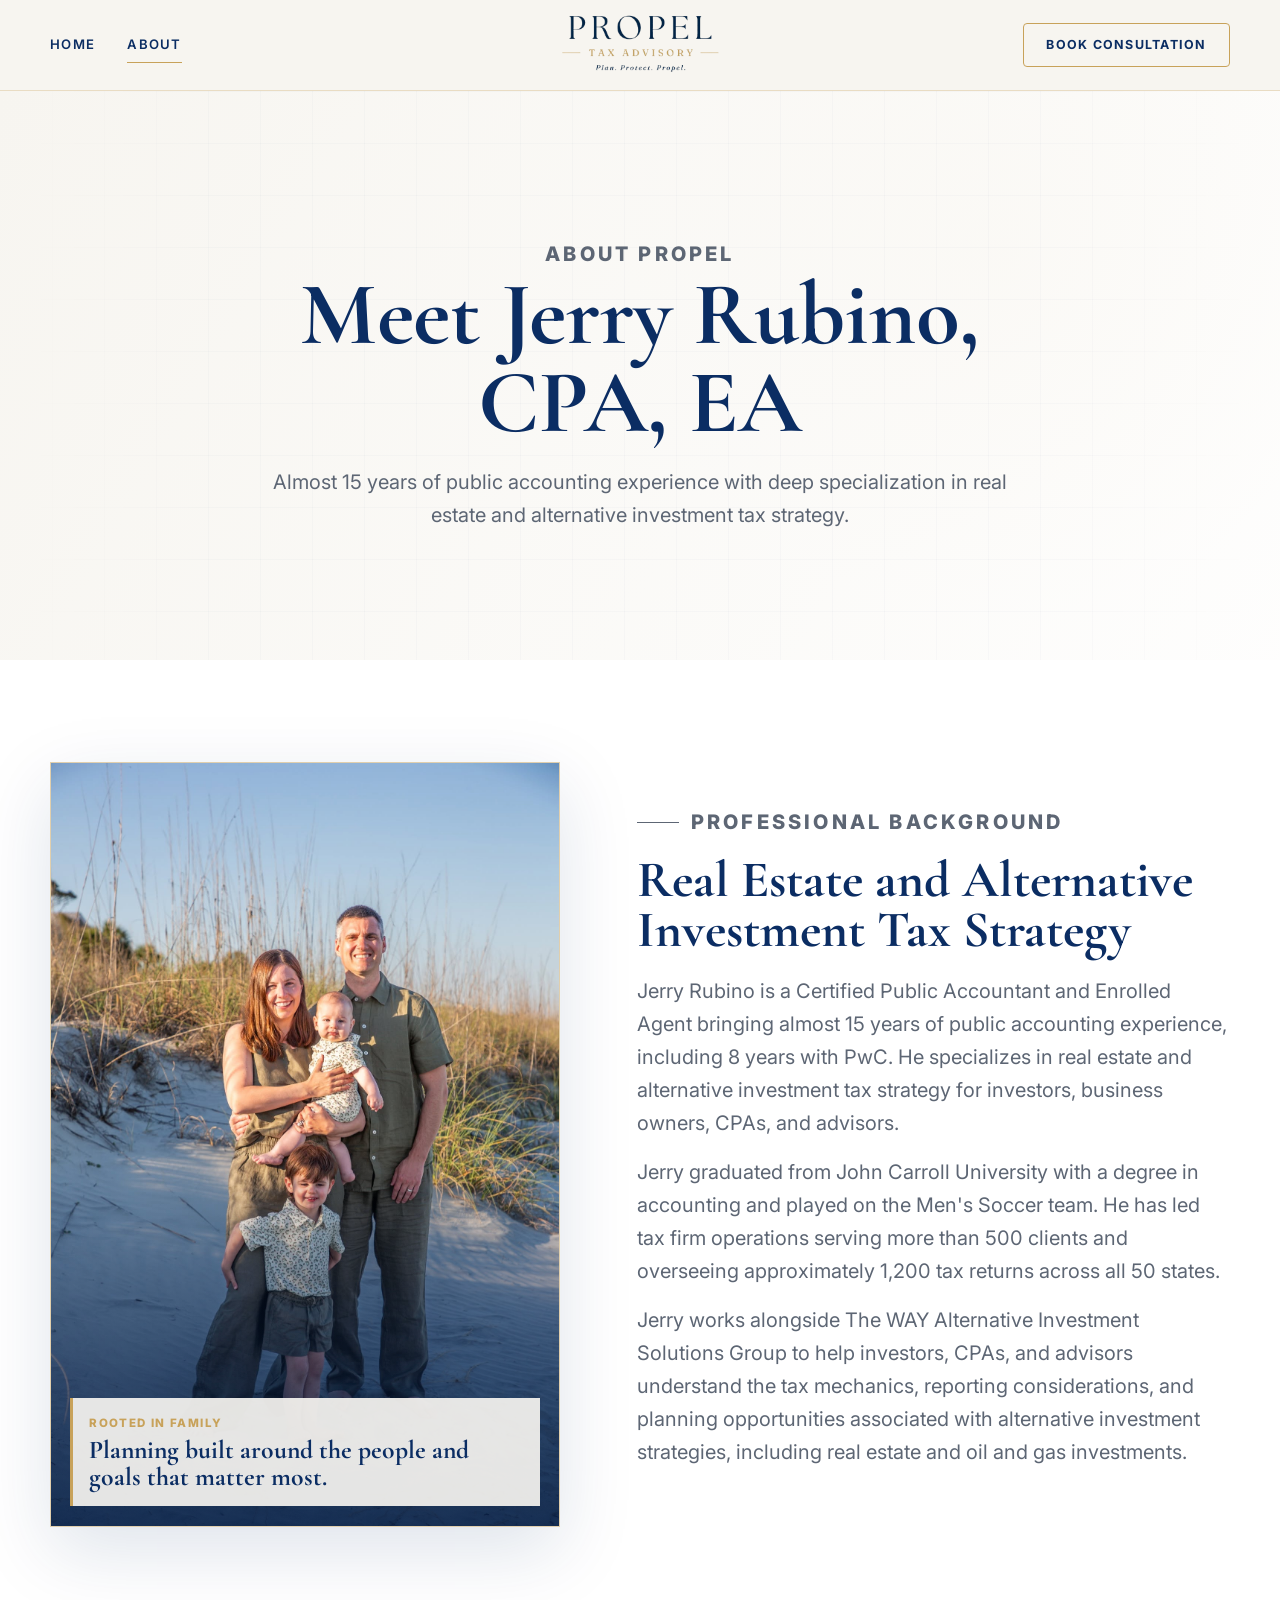
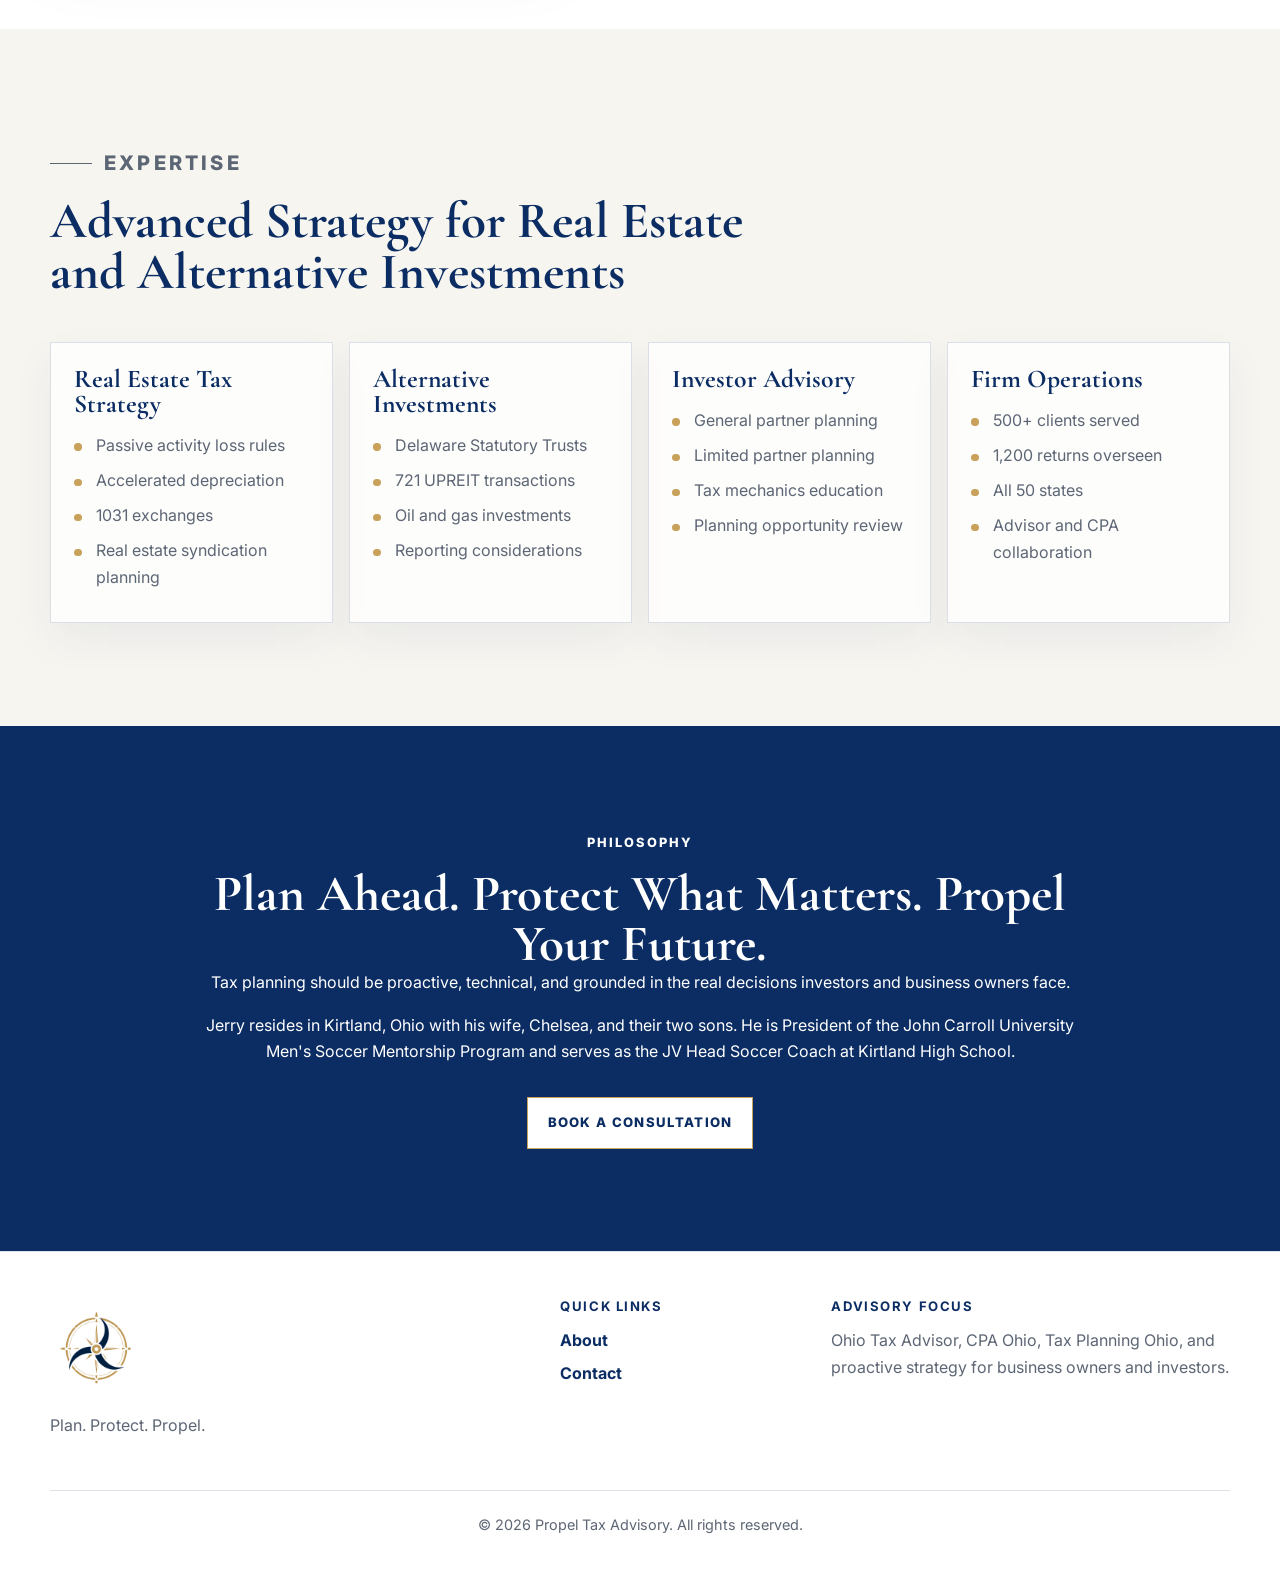
==== commit 92384eb5: "Your message" ====
--- a/about/index.html
+++ b/about/index.html
@@ -25,7 +25,6 @@
           <div class="nav-left">
             <a href="../">Home</a>
             <a href="../about/" aria-current="page">About</a>
-            <a href="../services/">Services</a>
           </div>
           <div class="nav-right">
             <a class="nav-cta" href="https://calendly.com/jerry-propel-cpa/jerry-rubino-propel-tax-advisory" target="_blank" rel="noopener">Book Consultation</a>
@@ -135,7 +134,6 @@
         <div>
           <h2>Quick Links</h2>
           <a href="../about/">About</a>
-          <a href="../services/">Services</a>
           <a href="https://calendly.com/jerry-propel-cpa/jerry-rubino-propel-tax-advisory" target="_blank" rel="noopener">Contact</a>
         </div>
         <div>
--- a/assets/css/styles.css
+++ b/assets/css/styles.css
@@ -1614,13 +1614,14 @@
 
   /* Keep the header height stable while increasing the visible logo size */
   .brand-logo-wrap {
-    height: 100px;
+    /* Increased to make the logo more prominent on very small screens */
+    height: 140px;
     overflow: hidden;
   }
 
   .brand-logo {
-    height: 92px;
-    max-height: 92px;
+    height: 128px;
+    max-height: 128px;
     width: auto;
     object-fit: contain;
     margin-top: 0;
